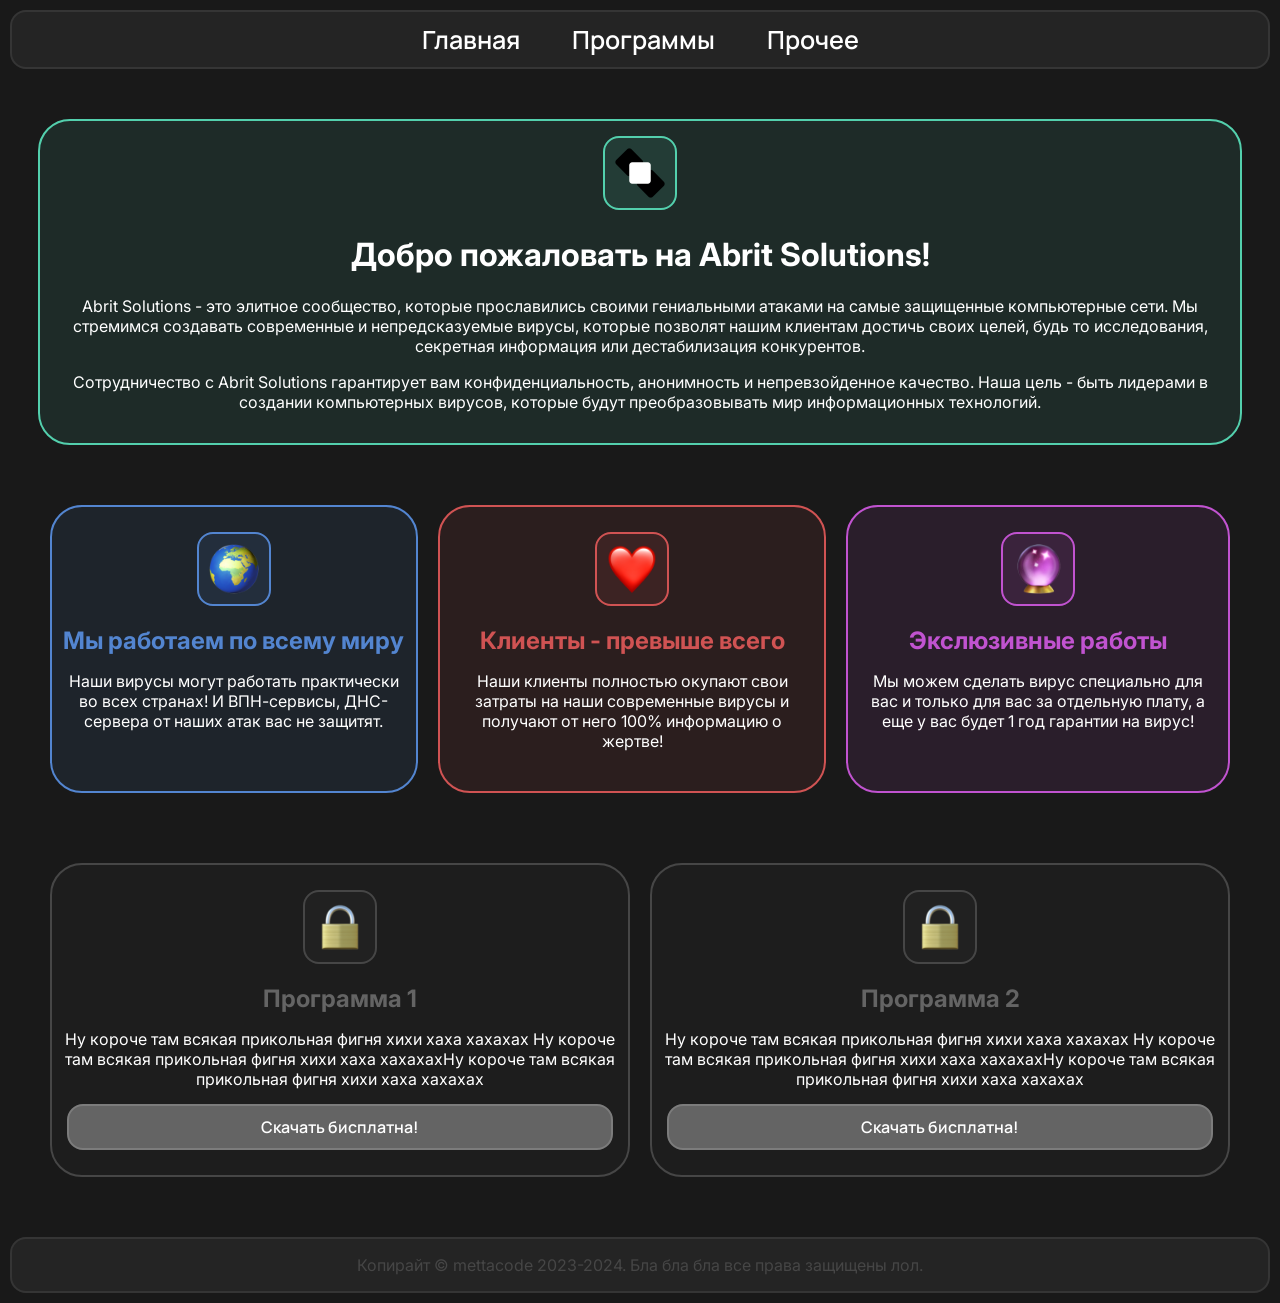
==== index.html @ 93acbb0b "Add files via upload" ====
<!DOCTYPE html>
<html lang="ru">
<head>
    <meta charset="UTF-8">
    <meta name="viewport" content="width=device-width, initial-scale=1.0">
    <link href="/css/style.css" rel="stylesheet" id="theme-link">
    <title>Abrit Solutions - элитное сообщество</title>
    <link rel="shortcut icon" href="/img/logo.ico" type="image/x-icon">
</head>
<body id="body" class="noselect">
    <header class="header" id="head">
        <nav class="menu">
            <a id= "z" href="">Главная</a>
            <a id="prog">Программы</a>
            <a id="prochee" href="">Прочее</a>
        </nav>
    </header>
    <div class="container colorchangeblock">
        <img src="img/logo.png" alt="" class="clrz">
        <h1 class="textvidelka">Добро пожаловать на Abrit Solutions!</h1>
        <p class="">Abrit Solutions - это элитное сообщество, которые прославились своими гениальными атаками на самые защищенные компьютерные сети. Мы стремимся создавать современные и непредсказуемые вирусы, которые позволят нашим клиентам достичь своих целей, будь то исследования, секретная информация или дестабилизация конкурентов.</p>
        <p class="">Cотрудничество с Abrit Solutions гарантирует вам конфиденциальность, анонимность и непревзойденное качество. Наша цель - быть лидерами в создании компьютерных вирусов, которые будут преобразовывать мир информационных технологий.</p>
    </div>
    <div class="kys " id="plus">
        <div class="con blue">
            <img src="img/earth.png" alt="">
            <h1>Мы работаем по всему миру</h1>    
            <p>Наши вирусы могут работать практически во всех странах! И ВПН-сервисы, ДНС-сервера от наших атак вас не защитят.</p>
        </div>
        <div class="con red">
            <img src="img/heart.png" alt="">
            <h1>Клиенты - превыше всего</h1>    
            <p>Наши клиенты полностью окупают свои затраты на наши современные вирусы и получают от него 100% информацию о жертве!</p>
        </div>
        <div class="con purple">
            <img src="img/crystal-ball.png" alt="">
            <h1>Экслюзивные работы</h1>    
            <p>Мы можем сделать вирус специально для вас и только для вас за отдельную плату, а еще у вас будет 1 год гарантии на вирус!</p>
        </div>
    </div>
    <div class="kys " id="programms">
        <div class="con gray">
            <img src="img/lock.png" alt="">
            <h1>Программа 1</h1>
            <p>Ну короче там всякая прикольная фигня хихи хаха хахахах Ну короче там всякая прикольная фигня хихи хаха хахахахНу короче там всякая прикольная фигня хихи хаха хахахах</p>
            <a href="">Скачать бисплатна!</a>
        </div>
        <div class="con gray">
            <img src="img/lock.png" alt="">
            <h1>Программа 2</h1>    
            <p>Ну короче там всякая прикольная фигня хихи хаха хахахах Ну короче там всякая прикольная фигня хихи хаха хахахахНу короче там всякая прикольная фигня хихи хаха хахахах</p>
            <a href="" class="">Скачать бисплатна!</a>
        </div>
    </div>
    <div class="container blue " id="plus-mobile">
        <img src="img/earth.png" alt="">
        <h1>Мы работаем по всему миру</h1>    
        <p>Наши вирусы могут работать практически во всех странах! И ВПН-сервисы, ДНС-сервера от наших атак вас не защитят.</p>
    </div>
    <div class="container red " id="plus-mobile">
        <img src="img/heart.png" alt="">
        <h1>Клиенты - превыше всего</h1>    
        <p>Наши клиенты полностью окупают свои затраты на наши современные вирусы и получают от него 100% информацию о жертве!</p>
    </div>
    <div class="container purple " id="plus-mobile">
        <img src="img/crystal-ball.png" alt="">
        <h1>Экслюзивные работы</h1>    
        <p>Мы можем сделать вирус специально для вас и только для вас за отдельную плату, а еще у вас будет 1 год гарантии на вирус!</p>
    </div>
    <div class="container gray "  id="programms-mobile">
        <img src="img/lock.png" alt="">
        <h1>Программа 1</h1>    
        <p>Ну короче там всякая прикольная фигня хихи хаха хахахах Ну короче там всякая прикольная фигня хихи хаха хахахахНу короче там всякая прикольная фигня хихи хаха хахахах</p>
        <a href="">Скачать бисплатна!</a>
    </div>
    <div class="container gray "  id="programms-mobile">
        <img src="img/lock.png" alt="">
        <h1>Программа 2</h1>    
        <p>Ну короче там всякая прикольная фигня хихи хаха хахахах Ну короче там всякая прикольная фигня хихи хаха хахахахНу короче там всякая прикольная фигня хихи хаха хахахах</p>
        <a href="">Скачать бисплатна!</a>
    </div>
    <footer class="footer">
        <p>Копирайт © mettacode 2023-2024. Бла бла бла все права защищены лол.</p>
    </footer>
    <script src="script.js"></script>
</body>
</html>
---- css/style.css ----
@import url('https://fonts.googleapis.com/css2?family=Inter&family=Manrope:wght@400;600&display=swap');

body{
    font-family: 'Inter', sans-serif;
    background-color: rgb(25,25,25);
    color: white;
    margin: 0px;
}

.footer {
    border: 2px solid rgb(53, 53, 53);
    display: flex;
    background-color: rgb(36, 36, 36);
    border-radius: 16px;
    justify-content: center;
    text-align: center;
    margin: 10px;
    position: relative;
    color: rgb(70, 70, 70);
}

.header {
    border: 2px solid rgb(53, 53, 53);
    display: flex;
    background-color: rgb(36, 36, 36);
    border-radius: 16px;
    justify-content: center;
    text-align: center;
    margin: 10px;
    position: relative;
}

.menu img{
    width: 45px;
    height: 45px;
    border-radius: 12px;
    padding: 3.5px;
    margin: 5px 100px 5px 0px;
    align-items: center;
    justify-content: left;
    display: flex;
}
.menu img:hover{
    background-color: #363636;
}

.menu {
    display: flex;
    list-style:none;
    justify-content: center;
    
}

.menu a{
    font-family: 'Manrope', sans-serif;
    font-weight: 600;
    text-decoration: none;
    color: rgb(255, 255, 255);
    font-size: 25px;
    transition: 0.5s;
    padding: 5px 16px;
    margin: 5px 10px;
    border-radius: 16px;
    
}
.menu a:hover{
    background-color: #363636;
}

.kys {
    margin: auto;
    display: flex;
    list-style:none;
    text-align: center;
    width: 1200px;
    padding: 10px 35px;
    margin-bottom: 50px;
}
.kys div{
    margin-left: 10px;
    margin-right: 10px;
    background-color: rgba(83,208,173,0.10);
    border: 2px solid rgb(83,208,173);
    border-radius: 32px;
    padding: 25px 0px;
    transition: 0.5s;
}
.kys div:hover{
    transform: scale(1.05);
}
.kys a {
    color: white;
    text-decoration: none;
    background-color: #53d0ad;
    display: flex;
    justify-content: center;
    padding: 10px 0px;
    border-radius: 16px;
    font-weight: 600;
    font-family: "Manrope", sans-serif;
    transition: 0.2s;
    margin: 0px 15px;
    border: 2px solid rgb(124, 124, 124);
}
.kys a:hover {
    background-color: white;
    border: 2px solid white;
    color: black;
}

.kys>div>img{
    background-color: rgba(83,208,173,0.10);
    width: 50px;
    height: 50px;
    border: 2px solid #53d0ad;
    padding: 10px;
    border-radius: 16px;
}
.container>img{
    background-color: rgba(83,208,173,0.10);
    width: 50px;
    height: 50px;
    border: 2px solid #53d0ad;
    padding: 10px;
    border-radius: 16px;
}
.kys>div>h1 {
    font-size: 24px;
}
.kys>div>p {
    font-size: 16px;
    margin: 15px 10px;
}

.kys>.red {
    background-color: rgba(208, 83, 83, 0.1);
    border: 2px solid rgb(208, 83, 83);
}
.kys>.red>img {
    background-color: rgba(208, 83, 83, 0.1);
    border: 2px solid rgb(208, 83, 83);
}

.kys>.purple {
    background-color: rgba(193, 83, 208, 0.1);
    border: 2px solid rgb(193, 83, 208);
}
.kys>.purple>img {
    background-color: rgba(193, 83, 208, 0.1);
    border: 2px solid rgb(193, 83, 208);
}

.kys>.blue {
    background-color: rgba(83, 133, 208, 0.1);
    border: 2px solid rgb(83, 133, 208);
}
.kys>.blue>img {
    background-color: rgba(83, 133, 208, 0.1);
    border: 2px solid rgb(83, 133, 208);
}

.kys>.gray {
    background-color: rgba(70, 70, 70, 0.1);
    border: 2px solid rgb(70, 70, 70);
}
.kys>.gray>img {
    background-color: rgba(70, 70, 70, 0.1);
    border: 2px solid rgb(70, 70, 70);
}


.container>img{
    width: 50px;
    height: 50px;
    border-radius: 16px;
    padding: 10px;
}

.container{
    width: 1200px;
    margin: 50px auto;
    justify-content: center;
    text-align: center;
    background-color: rgba(83,208,173,0.10);
    border: 2px solid #53d0ad;
    border-radius: 32px;
    padding: 15px 0px;
    transition: 0.5s;
}
.container:hover {
    transform: scale(1.05);
}

.container a {
    color: white;
    text-decoration: none;
    background-color: #53d0ad;
    display: flex;
    justify-content: center;
    padding: 10px 0px;
    border-radius: 16px;
    font-weight: 600;
    font-family: "Manrope", sans-serif;
}
.container a:hover {
    background-color: white;
    border: 2px solid white;
    color: black;
}

.red {
    background-color: rgba(208, 83, 83, 0.1);
    border: 2px solid rgb(208, 83, 83);
}
.red>img {
    background-color: rgba(208, 83, 83, 0.1);
    border: 2px solid rgb(208, 83, 83);
}
.red>h1 {
    color: rgb(208, 83, 83);
}


.purple {
    background-color: rgba(193, 83, 208, 0.1);
    border: 2px solid rgb(193, 83, 208);
}
.purple>img {
    background-color: rgba(193, 83, 208, 0.1);
    border: 2px solid rgb(193, 83, 208);
}
.purple>h1 {
    color: rgb(193, 83, 208);
}

.blue {
    background-color: rgba(83, 133, 208, 0.1);
    border: 2px solid rgb(83, 133, 208);
}
.blue>img {
    background-color: rgba(83, 133, 208, 0.1);
    border: 2px solid rgb(83, 133, 208);
}
.blue>h1 {
    color: rgb(83, 133, 208);
}

.gray {
    background-color: rgba(70, 70, 70, 0.1);
    border: 2px solid rgb(70, 70, 70);
}
.gray>img {
    background-color: rgba(70, 70, 70, 0.1);
    border: 2px solid rgb(70, 70, 70);
}
.gray>h1 {
    color: rgb(100, 100, 100);
}
.gray>a {
    background-color: rgb(100, 100, 100);
}

.opacityanim {
    animation-name: opacityanimation;
    animation-duration: 0.5s;
    animation-timing-function: ease-in-out;
}
.picanim {
    animation-name: pic;
    animation-duration: 0.5s;
    animation-timing-function: ease-in-out;
    animation-play-state: running;
    animation-iteration-count: infinite;
}

.colorchangeblock {
    animation-name: colorchangeback;
    animation-duration: 2.5s;
    animation-timing-function: ease-in-out;
    animation-play-state: running;
    animation-iteration-count: infinite;
}
.clrz {
    animation-name: clrz;
    animation-duration: 2.5s;
    animation-timing-function: ease-in-out;
    animation-play-state: running;
    animation-iteration-count: infinite;
}

@keyframes colorchangeback {
    0% {

    }
    20% {
        background-color: rgba(208, 83, 83, 0.1);
        border: 2px solid rgb(208, 83, 83);
    }
    40% {
        background-color: rgba(83, 133, 208, 0.1);
        border: 2px solid rgb(83, 133, 208);
    }
    60% {
        background-color: rgba(193, 83, 208, 0.1);
        border: 2px solid rgb(193, 83, 208);
    }
    80% {
        background-color: rgba(70, 70, 70, 0.1);
        border: 2px solid rgb(70, 70, 70);
    }
}

@keyframes colorchangebackforbutton {
    0% {
    }
    25% {
        border: 2px solid rgb(255, 100, 100); 
        background-color: rgb(208, 83, 83);
    }
    50% {
        border: 2px solid rgb(98, 152, 240); 
        background-color: rgb(83, 133, 208);
    }
    75% {
        border: 2px solid #5be6be; 
        background-color: #42aa8d;
    }
}

@keyframes clrz {
    0% {

    }
    20% {
        background-color: rgba(208, 83, 83, 0.1);
        border: 2px solid rgb(208, 83, 83);
    }
    40% {
        background-color: rgba(83, 133, 208, 0.1);
        border: 2px solid rgb(83, 133, 208);
    }
    60% {
        background-color: rgba(193, 83, 208, 0.1);
        border: 2px solid rgb(193, 83, 208);
    }
    80% {
        background-color: rgba(70, 70, 70, 0.1);
        border: 2px solid rgb(70, 70, 70);
    }
    100% {
        transform: rotate(180deg);
    }
}
.noselect {
    -webkit-touch-callout: none; /* iOS Safari */
      -webkit-user-select: none; /* Safari */
       -khtml-user-select: none; /* Konqueror HTML */
         -moz-user-select: none; /* Old versions of Firefox */
          -ms-user-select: none; /* Internet Explorer/Edge */
              user-select: none; /* Non-prefixed version, currently
                                    supported by Chrome, Edge, Opera and Firefox */
  }

@media screen and (max-width: 520px) and (min-width: 320px) { 
    body{
        font-family: 'Manrope', sans-serif;
        background-color: rgb(25,25,25);
        color: white;
        margin: 0px;
    }
    
    .header {
        border: 2px solid rgb(53, 53, 53);
        margin-top: 5px;
        display: flex;
        background-color: rgb(36, 36, 36);
        border-radius: 16px;
        justify-content: center;
        text-align: center;
        margin-left: 8px;
        margin-right: 8px;
        position: relative;

    }
    .menu {
        display: flex;
        list-style:none;
        
    }
    .menu a{
        font-family: 'Manrope', sans-serif;
        font-weight: 600;
        text-decoration: none;
        color: rgb(255, 255, 255);
        font-size: 18px;
        transition: 0.25s;
        padding: 10px 5px;
        
    }
    .container{
        width: 320px;
        margin: auto;
        justify-content: center;
        text-align: center;
        margin-top: 100px;
        margin-bottom: 100px;
    }
    .container p {
        font-size: 18px;
    }
    .container h1 {
        font-size: 28px;
    }
    .container a {
        margin: 0px 15px;
    }
    .container>img{
        width: 40px;
        height: 40px;
        border-radius: 16px;
}
}
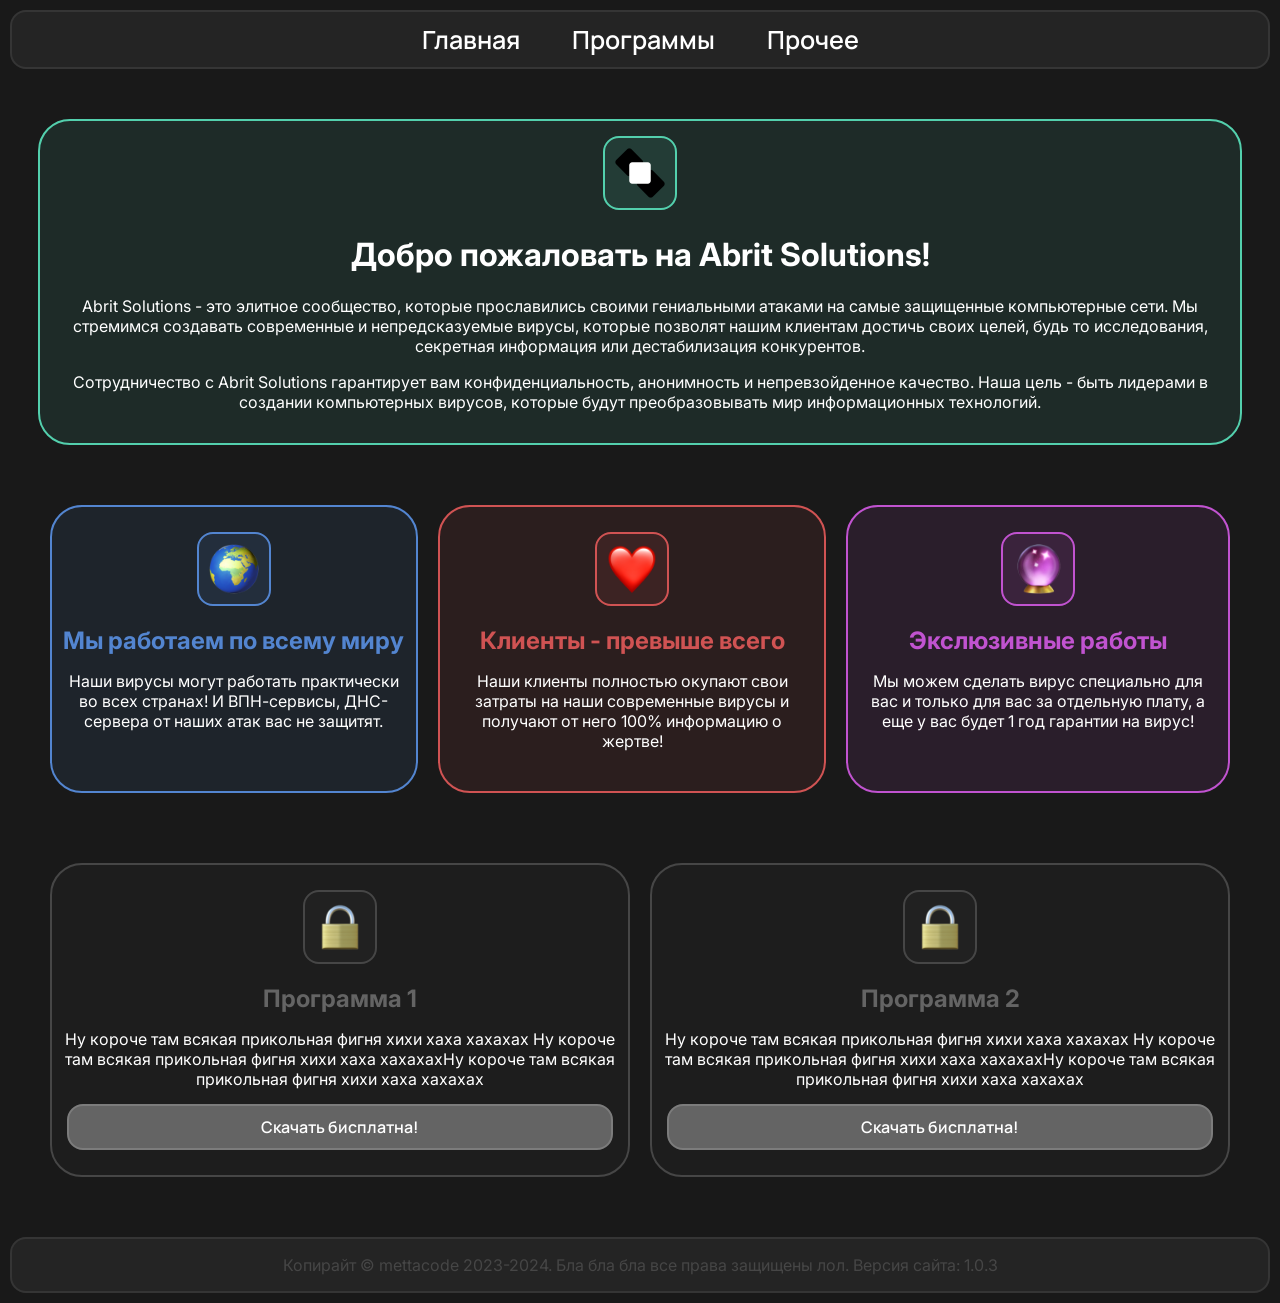
==== commit 2f94f673: "Update index.html" ====
--- a/index.html
+++ b/index.html
@@ -80,8 +80,8 @@
         <a href="">Скачать бисплатна!</a>
     </div>
     <footer class="footer">
-        <p>Копирайт © mettacode 2023-2024. Бла бла бла все права защищены лол.</p>
+        <p>Копирайт © mettacode 2023-2024. Бла бла бла все права защищены лол. Версия сайта: 1.0.3</p>
     </footer>
     <script src="script.js"></script>
 </body>
-</html>+</html>
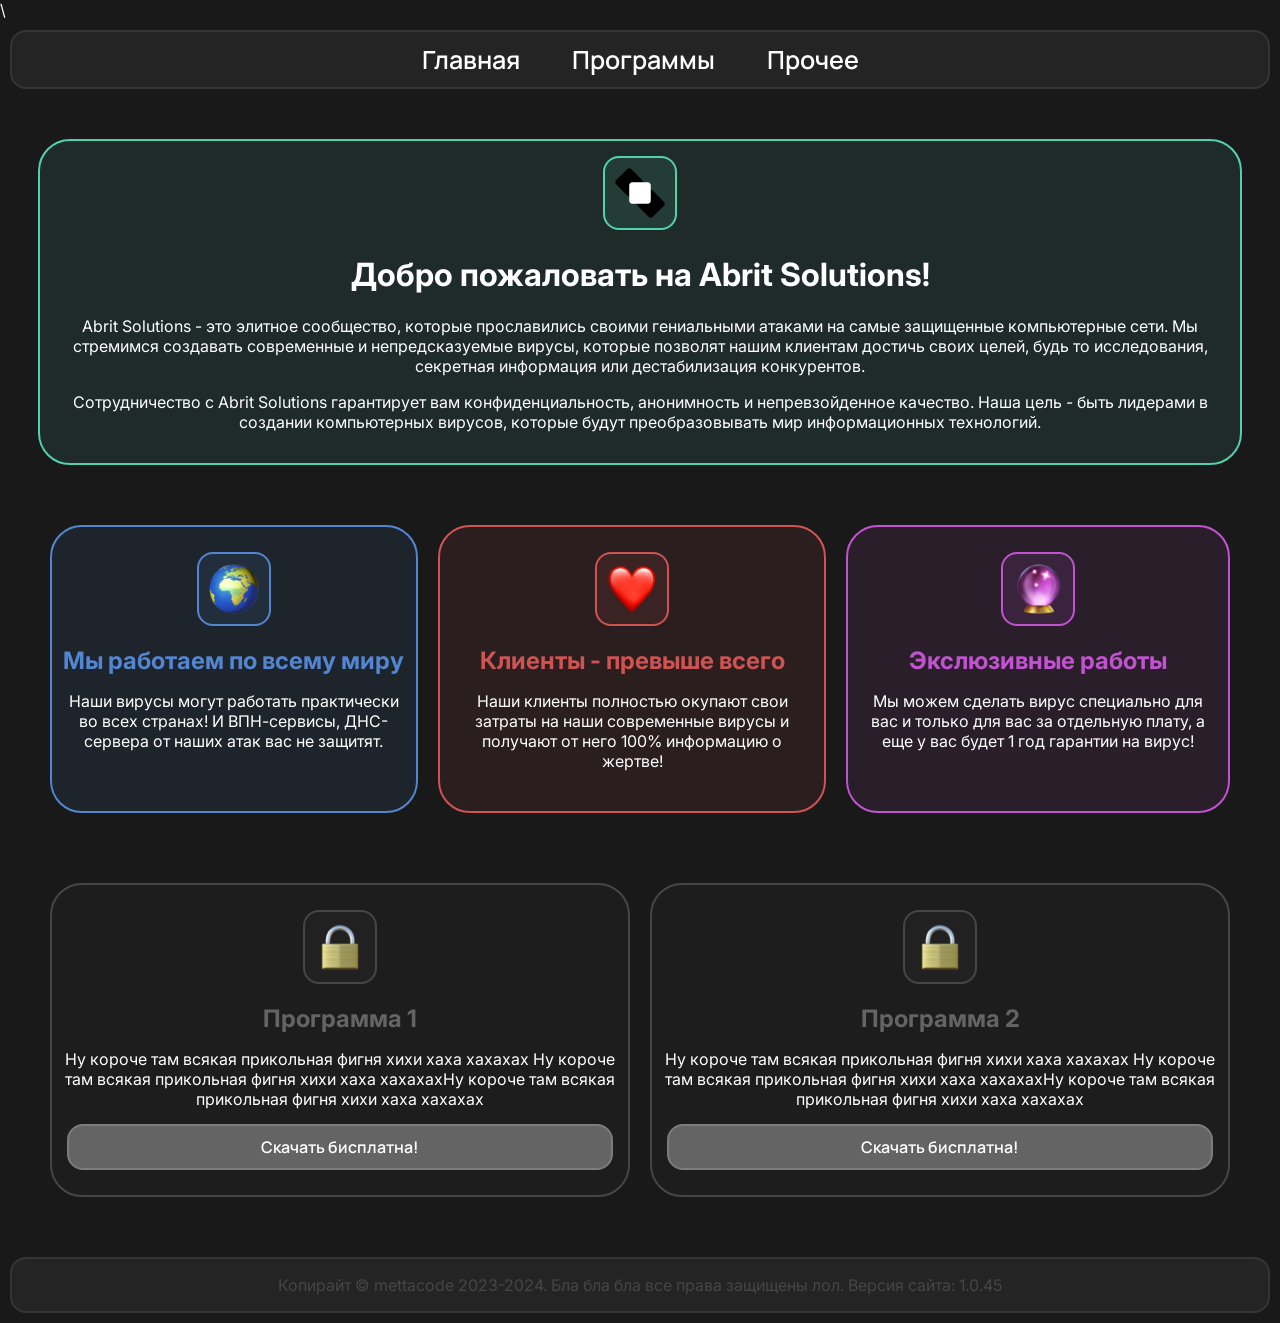
==== commit 7e442616: "Update index.html" ====
--- a/index.html
+++ b/index.html
@@ -5,7 +5,10 @@
     <meta name="viewport" content="width=device-width, initial-scale=1.0">
     <link href="/css/style.css" rel="stylesheet" id="theme-link">
     <title>Abrit Solutions - элитное сообщество</title>
-    <link rel="shortcut icon" href="/img/logo.ico" type="image/x-icon">
+    <link rel="shortcut icon" href="/img/logo.ico" type="image/x-icon">\
+    <meta name="author" content="Arbit Inc." />
+    <meta name="description" content="Abrit Solutions - это элитное сообщество, которые прославились своими гениальными атаками на самые защищенные компьютерные сети. Мы стремимся создавать современные и непредсказуемые вирусы, которые позволят нашим клиентам достичь своих целей, будь то исследования, секретная информация или дестабилизация конкурентов." />
+    <meta name="keywords" content="free games, online games, building games, virtual worlds, free mmo, gaming cloud, physics engine, arbit, arbit solutions, arbit company, gormysha, imveepie, mettaneko, mettacode, arbit inc." />
 </head>
 <body id="body" class="noselect">
     <header class="header" id="head">
@@ -80,7 +83,7 @@
         <a href="">Скачать бисплатна!</a>
     </div>
     <footer class="footer">
-        <p>Копирайт © mettacode 2023-2024. Бла бла бла все права защищены лол. Версия сайта: 1.0.3</p>
+        <p>Копирайт © mettacode 2023-2024. Бла бла бла все права защищены лол. Версия сайта: 1.0.45</p>
     </footer>
     <script src="script.js"></script>
 </body>
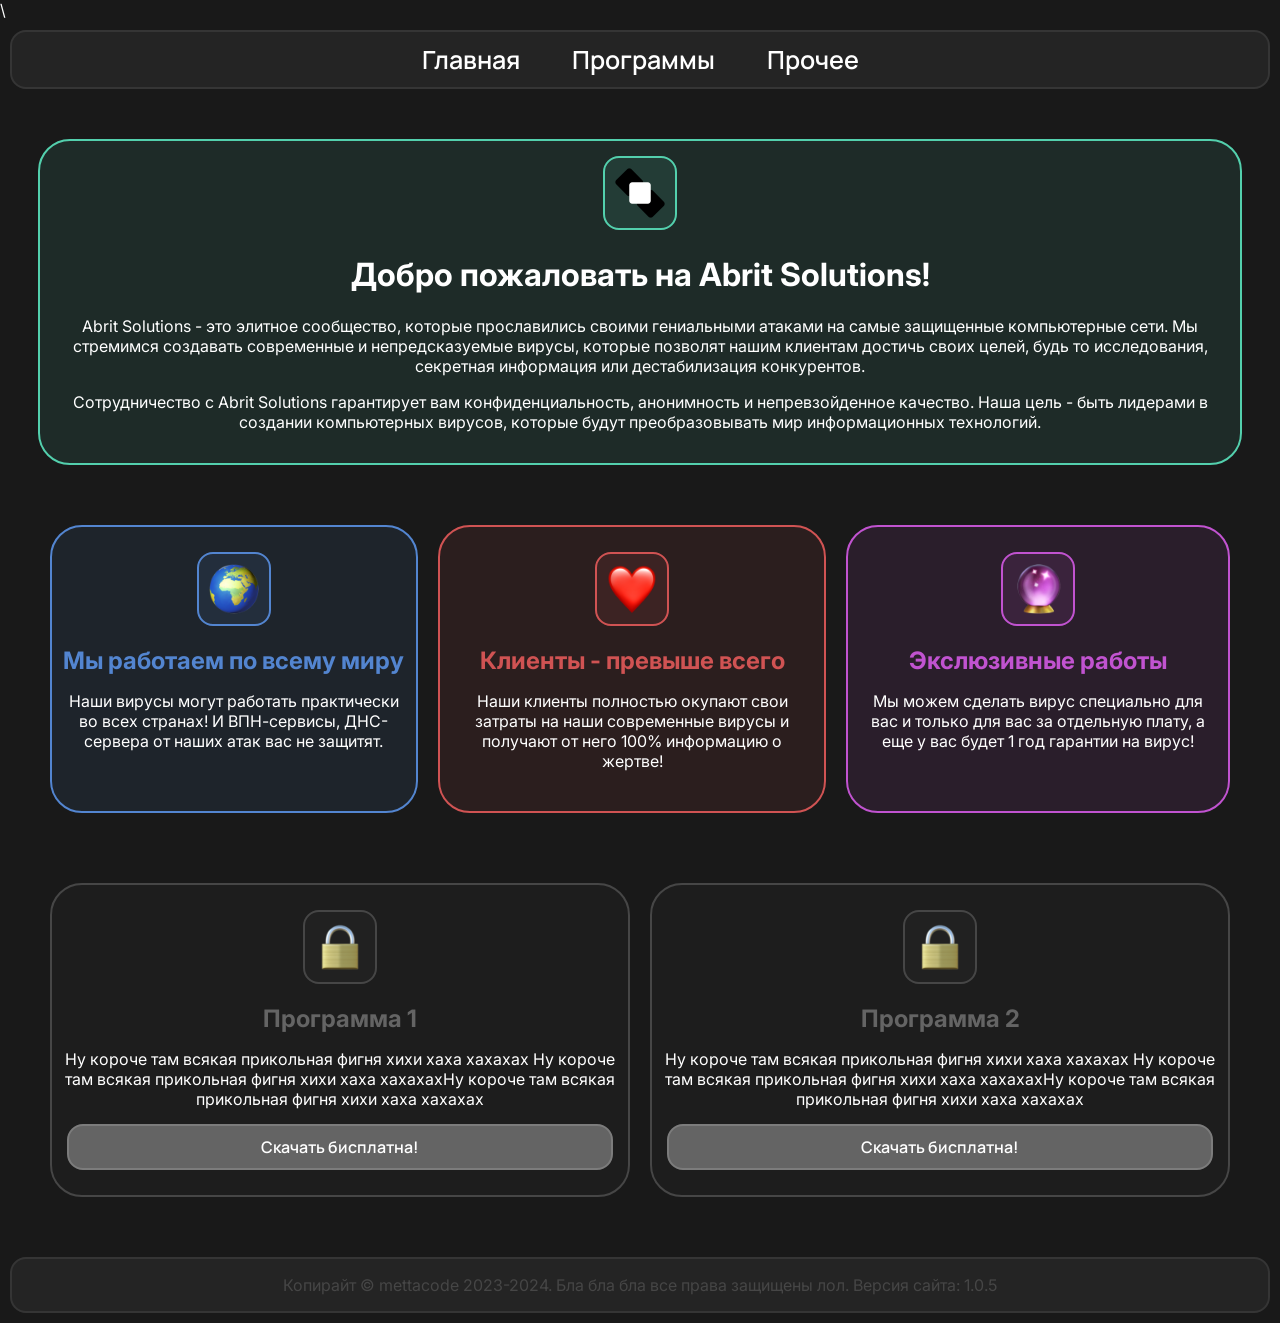
==== commit 4462ccf5: "Update index.html" ====
--- a/index.html
+++ b/index.html
@@ -83,7 +83,7 @@
         <a href="">Скачать бисплатна!</a>
     </div>
     <footer class="footer">
-        <p>Копирайт © mettacode 2023-2024. Бла бла бла все права защищены лол. Версия сайта: 1.0.45</p>
+        <p>Копирайт © mettacode 2023-2024. Бла бла бла все права защищены лол. Версия сайта: 1.0.5</p>
     </footer>
     <script src="script.js"></script>
 </body>
--- a/css/style.css
+++ b/css/style.css
@@ -394,7 +394,7 @@
         color: rgb(255, 255, 255);
         font-size: 18px;
         transition: 0.25s;
-        padding: 10px 5px;
+        padding: 10px 0px;
         
     }
     .container{
@@ -419,4 +419,4 @@
         height: 40px;
         border-radius: 16px;
 }
-}+}
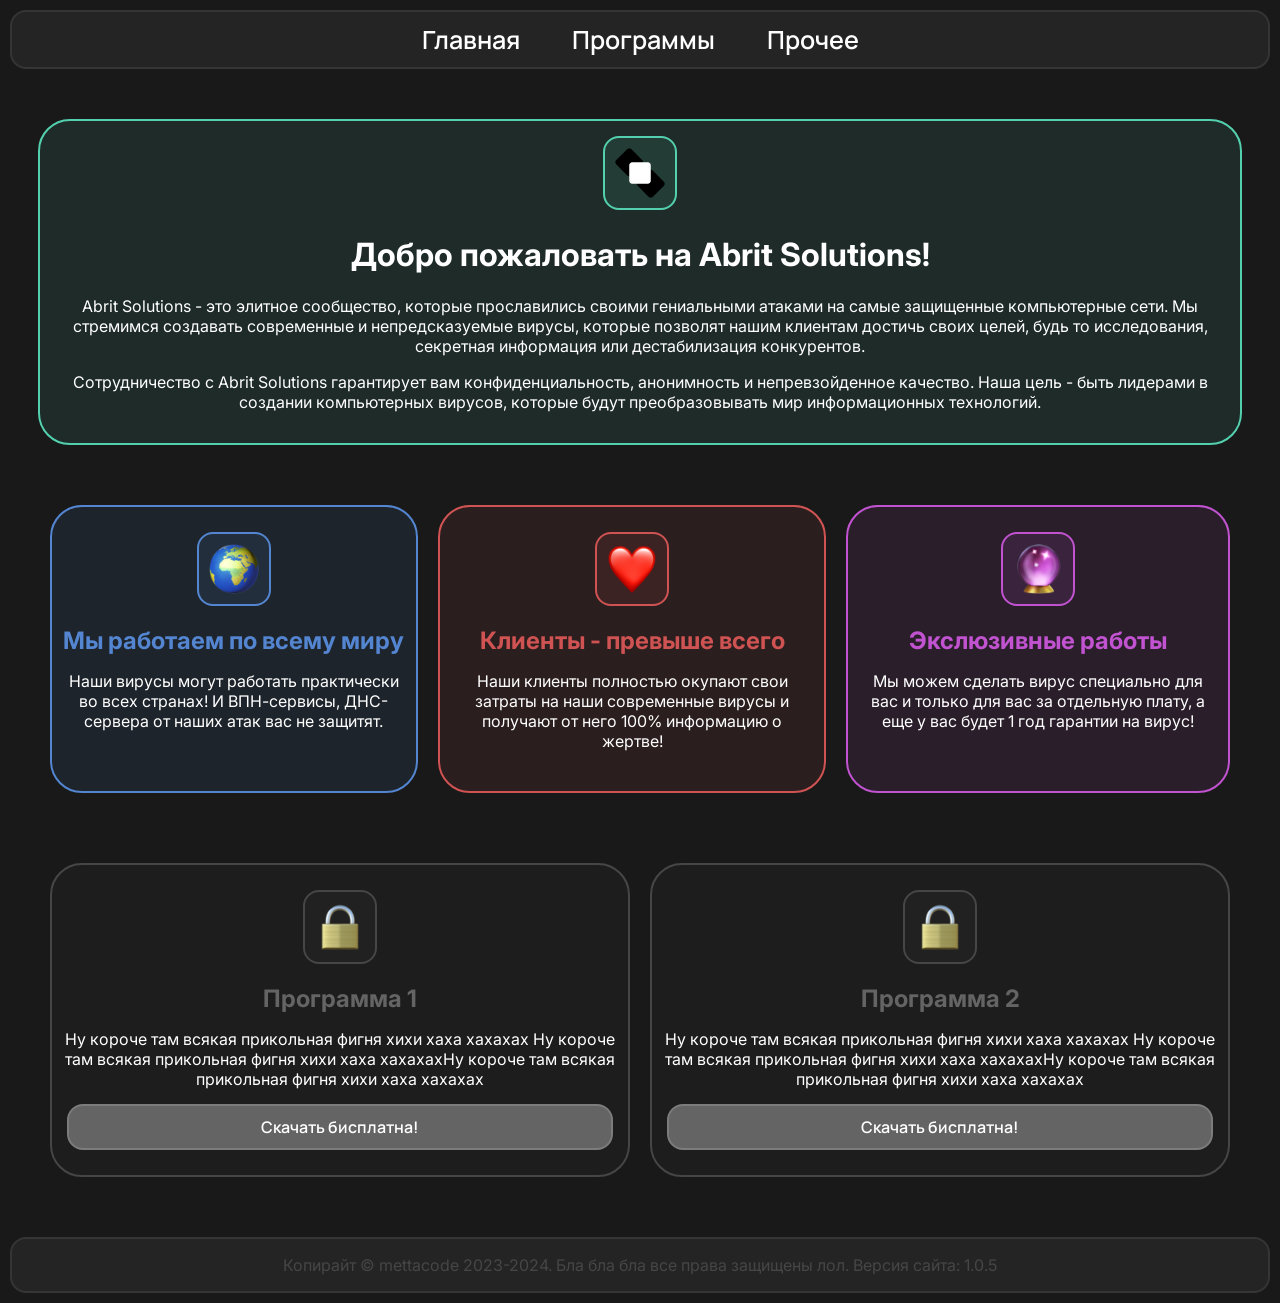
==== commit 7f10f9b6: "Update index.html" ====
--- a/index.html
+++ b/index.html
@@ -5,7 +5,7 @@
     <meta name="viewport" content="width=device-width, initial-scale=1.0">
     <link href="/css/style.css" rel="stylesheet" id="theme-link">
     <title>Abrit Solutions - элитное сообщество</title>
-    <link rel="shortcut icon" href="/img/logo.ico" type="image/x-icon">\
+    <link rel="shortcut icon" href="/img/logo.ico" type="image/x-icon">
     <meta name="author" content="Arbit Inc." />
     <meta name="description" content="Abrit Solutions - это элитное сообщество, которые прославились своими гениальными атаками на самые защищенные компьютерные сети. Мы стремимся создавать современные и непредсказуемые вирусы, которые позволят нашим клиентам достичь своих целей, будь то исследования, секретная информация или дестабилизация конкурентов." />
     <meta name="keywords" content="free games, online games, building games, virtual worlds, free mmo, gaming cloud, physics engine, arbit, arbit solutions, arbit company, gormysha, imveepie, mettaneko, mettacode, arbit inc." />
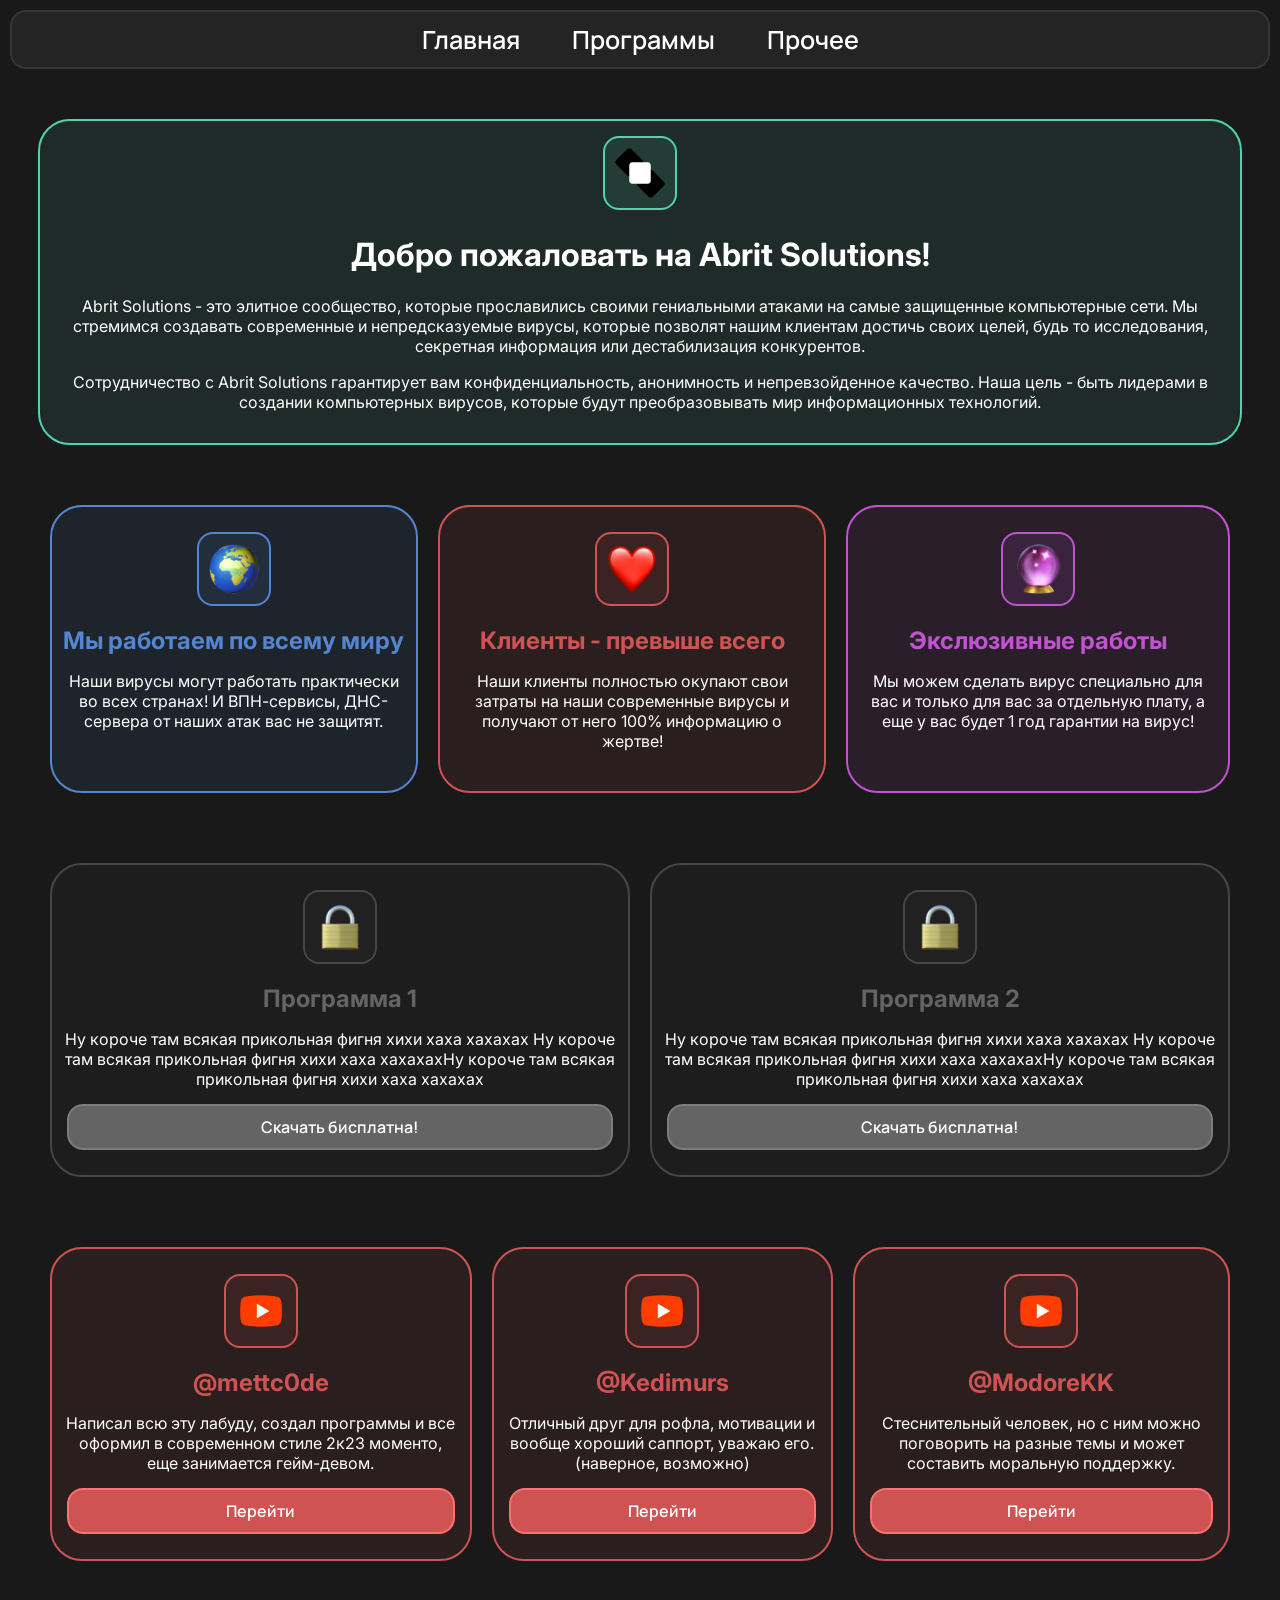
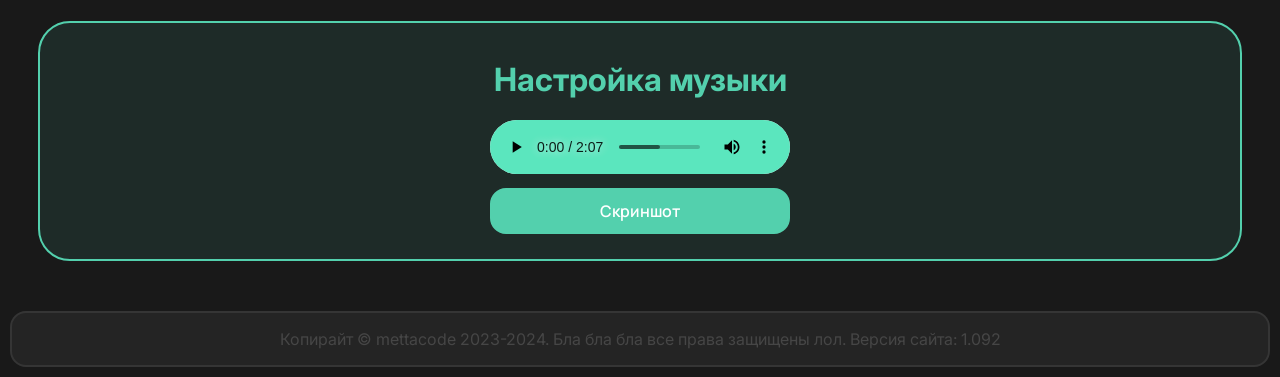
==== commit 8ab4e06a: "Add files via upload" ====
--- a/index.html
+++ b/index.html
@@ -13,14 +13,14 @@
 <body id="body" class="noselect">
     <header class="header" id="head">
         <nav class="menu">
-            <a id= "z" href="">Главная</a>
+            <a href="#main">Главная</a>
             <a id="prog">Программы</a>
-            <a id="prochee" href="">Прочее</a>
+            <a id="prochee-button">Прочее</a>
         </nav>
     </header>
     <div class="container colorchangeblock">
         <img src="img/logo.png" alt="" class="clrz">
-        <h1 class="textvidelka">Добро пожаловать на Abrit Solutions!</h1>
+        <h1>Добро пожаловать на Abrit Solutions!</h1>
         <p class="">Abrit Solutions - это элитное сообщество, которые прославились своими гениальными атаками на самые защищенные компьютерные сети. Мы стремимся создавать современные и непредсказуемые вирусы, которые позволят нашим клиентам достичь своих целей, будь то исследования, секретная информация или дестабилизация конкурентов.</p>
         <p class="">Cотрудничество с Abrit Solutions гарантирует вам конфиденциальность, анонимность и непревзойденное качество. Наша цель - быть лидерами в создании компьютерных вирусов, которые будут преобразовывать мир информационных технологий.</p>
     </div>
@@ -46,15 +46,37 @@
             <img src="img/lock.png" alt="">
             <h1>Программа 1</h1>
             <p>Ну короче там всякая прикольная фигня хихи хаха хахахах Ну короче там всякая прикольная фигня хихи хаха хахахахНу короче там всякая прикольная фигня хихи хаха хахахах</p>
-            <a href="">Скачать бисплатна!</a>
+            <a href="https://www.youtube.com/watch?v=dQw4w9WgXcQ">Скачать бисплатна!</a>
         </div>
         <div class="con gray">
             <img src="img/lock.png" alt="">
             <h1>Программа 2</h1>    
             <p>Ну короче там всякая прикольная фигня хихи хаха хахахах Ну короче там всякая прикольная фигня хихи хаха хахахахНу короче там всякая прикольная фигня хихи хаха хахахах</p>
-            <a href="" class="">Скачать бисплатна!</a>
+            <a href="https://www.youtube.com/watch?v=keasWpVziTI" class="">Скачать бисплатна!</a>
         </div>
     </div>
+    <div class="kys" id="prochee">
+        <div class="con red">
+            <img src="img/icon-yt.png" alt="">
+            <h1>@mettc0de</h1>
+            <p>Написал всю эту лабуду, создал программы и все оформил в современном стиле 2к23 моменто, еще занимается гейм-девом.</p>
+            <a href="https://www.youtube.com/@mettac0de">Перейти</a>
+        </div>
+        <div class="con red">
+            <img src="img/icon-yt.png" alt="">
+            <h1>@Kedimurs</h1>    
+            <p>Отличный друг для рофла, мотивации и вообще хороший саппорт, уважаю его. (наверное, возможно)</p>
+            <a href="https://www.youtube.com/@Kedimurds" class="">Перейти</a>
+        </div>
+        <div class="con red">
+            <img src="img/icon-yt.png" alt="">
+            <h1>@ModoreKK</h1>    
+            <p>Cтеснительный человек, но с ним можно поговорить на разные темы и может составить моральную поддержку.</p>
+            <a href="https://www.youtube.com/@ModoreKK" class="">Перейти</a>
+        </div>
+    </div>
+
+    <!-- Мобильная адаптация сайта -->
     <div class="container blue " id="plus-mobile">
         <img src="img/earth.png" alt="">
         <h1>Мы работаем по всему миру</h1>    
@@ -82,9 +104,37 @@
         <p>Ну короче там всякая прикольная фигня хихи хаха хахахах Ну короче там всякая прикольная фигня хихи хаха хахахахНу короче там всякая прикольная фигня хихи хаха хахахах</p>
         <a href="">Скачать бисплатна!</a>
     </div>
+    <div class="container red" id="prochee-mobile">
+        <img src="img/icon-yt.png" alt="">
+        <h1>@mettc0de</h1>
+        <p>Написал всю эту лабуду, создал программы и все оформил в современном стиле 2к23 моменто, еще занимается гейм-девом.</p>
+        <a href="https://www.youtube.com/@mettac0de">Перейти</a>
+    </div>
+    <div class="container red" id="prochee-mobile">
+        <img src="img/icon-yt.png" alt="">
+        <h1>@Kedimurs</h1>    
+        <p>Отличный друг для рофла, мотивации и вообще хороший саппорт, уважаю его. (наверное, возможно)</p>
+        <a href="https://www.youtube.com/@Kedimurds" class="">Перейти</a>
+    </div>
+    <div class="container red" id="prochee-mobile">
+        <img src="img/icon-yt.png" alt="">
+        <h1>@ModoreKK</h1>    
+        <p>Cтеснительный человек, но с ним можно поговорить на разные темы и может составить моральную поддержку.</p>
+        <a href="https://www.youtube.com/@ModoreKK" class="">Перейти</a>
+    </div>
+    <!-- Мобильная адаптация сайта -->
+
+    <div class="container limboba">
+        <h1 class="textvidelka">Настройка музыки</h1>
+        <audio controls autoplay loop>
+            <source src="music/limbobbia.mp3" type="audio/mp3"/>
+        </audio>
+        <a href="limbobbia.html">Скриншот</a>
+    </div>
+    
     <footer class="footer">
-        <p>Копирайт © mettacode 2023-2024. Бла бла бла все права защищены лол. Версия сайта: 1.0.5</p>
+        <p>Копирайт © mettacode 2023-2024. Бла бла бла все права защищены лол. Версия сайта: 1.092</p>
     </footer>
     <script src="script.js"></script>
 </body>
-</html>
+</html>
--- a/css/style.css
+++ b/css/style.css
@@ -91,7 +91,7 @@
 .kys a {
     color: white;
     text-decoration: none;
-    background-color: #53d0ad;
+    background-color: #646464;
     display: flex;
     justify-content: center;
     padding: 10px 0px;
@@ -116,6 +116,58 @@
     padding: 10px;
     border-radius: 16px;
 }
+
+.kys>div>h1 {
+    font-size: 24px;
+}
+.kys>div>p {
+    font-size: 16px;
+    margin: 15px 10px;
+}
+
+.kys>.red {
+    background-color: rgba(208, 83, 83, 0.1);
+    border: 2px solid rgb(208, 83, 83);
+}
+.kys>.red>img {
+    background-color: rgba(208, 83, 83, 0.1);
+    border: 2px solid rgb(208, 83, 83);
+}
+
+.kys>.purple {
+    background-color: rgba(193, 83, 208, 0.1);
+    border: 2px solid rgb(193, 83, 208);
+}
+.kys>.purple>img {
+    background-color: rgba(193, 83, 208, 0.1);
+    border: 2px solid rgb(193, 83, 208);
+}
+
+.kys>.blue {
+    background-color: rgba(83, 133, 208, 0.1);
+    border: 2px solid rgb(83, 133, 208);
+}
+.kys>.blue>img {
+    background-color: rgba(83, 133, 208, 0.1);
+    border: 2px solid rgb(83, 133, 208);
+}
+
+.kys>.gray {
+    background-color: rgba(70, 70, 70, 0.1);
+    border: 2px solid rgb(70, 70, 70);
+}
+.kys>.gray>img {
+    background-color: rgba(70, 70, 70, 0.1);
+    border: 2px solid rgb(70, 70, 70);
+}
+
+
+.container>img{
+    width: 50px;
+    height: 50px;
+    border-radius: 16px;
+    padding: 10px;
+}
 .container>img{
     background-color: rgba(83,208,173,0.10);
     width: 50px;
@@ -124,58 +176,6 @@
     padding: 10px;
     border-radius: 16px;
 }
-.kys>div>h1 {
-    font-size: 24px;
-}
-.kys>div>p {
-    font-size: 16px;
-    margin: 15px 10px;
-}
-
-.kys>.red {
-    background-color: rgba(208, 83, 83, 0.1);
-    border: 2px solid rgb(208, 83, 83);
-}
-.kys>.red>img {
-    background-color: rgba(208, 83, 83, 0.1);
-    border: 2px solid rgb(208, 83, 83);
-}
-
-.kys>.purple {
-    background-color: rgba(193, 83, 208, 0.1);
-    border: 2px solid rgb(193, 83, 208);
-}
-.kys>.purple>img {
-    background-color: rgba(193, 83, 208, 0.1);
-    border: 2px solid rgb(193, 83, 208);
-}
-
-.kys>.blue {
-    background-color: rgba(83, 133, 208, 0.1);
-    border: 2px solid rgb(83, 133, 208);
-}
-.kys>.blue>img {
-    background-color: rgba(83, 133, 208, 0.1);
-    border: 2px solid rgb(83, 133, 208);
-}
-
-.kys>.gray {
-    background-color: rgba(70, 70, 70, 0.1);
-    border: 2px solid rgb(70, 70, 70);
-}
-.kys>.gray>img {
-    background-color: rgba(70, 70, 70, 0.1);
-    border: 2px solid rgb(70, 70, 70);
-}
-
-
-.container>img{
-    width: 50px;
-    height: 50px;
-    border-radius: 16px;
-    padding: 10px;
-}
-
 .container{
     width: 1200px;
     margin: 50px auto;
@@ -201,6 +201,8 @@
     border-radius: 16px;
     font-weight: 600;
     font-family: "Manrope", sans-serif;
+    margin: 0px 10px;
+    border: 2px solid #53d0ad;
 }
 .container a:hover {
     background-color: white;
@@ -218,6 +220,10 @@
 }
 .red>h1 {
     color: rgb(208, 83, 83);
+}
+.red a{
+    background-color: rgb(208, 83, 83);
+    border: 2px solid rgb(255, 112, 112);
 }
 
 
@@ -287,7 +293,9 @@
     animation-play-state: running;
     animation-iteration-count: infinite;
 }
-
+.container>audio::-webkit-media-controls-panel {
+    background-color: #5be6be;
+}
 @keyframes colorchangeback {
     0% {
 
@@ -350,6 +358,15 @@
     100% {
         transform: rotate(180deg);
     }
+}
+
+.limboba a{ 
+    margin: 10px 450px;
+    transition: 0.2s;
+}
+
+.textvidelka {
+    color: #53d0ad;
 }
 .noselect {
     -webkit-touch-callout: none; /* iOS Safari */
@@ -394,7 +411,7 @@
         color: rgb(255, 255, 255);
         font-size: 18px;
         transition: 0.25s;
-        padding: 10px 0px;
+        padding: 6px 0px;
         
     }
     .container{
@@ -419,4 +436,4 @@
         height: 40px;
         border-radius: 16px;
 }
-}
+}
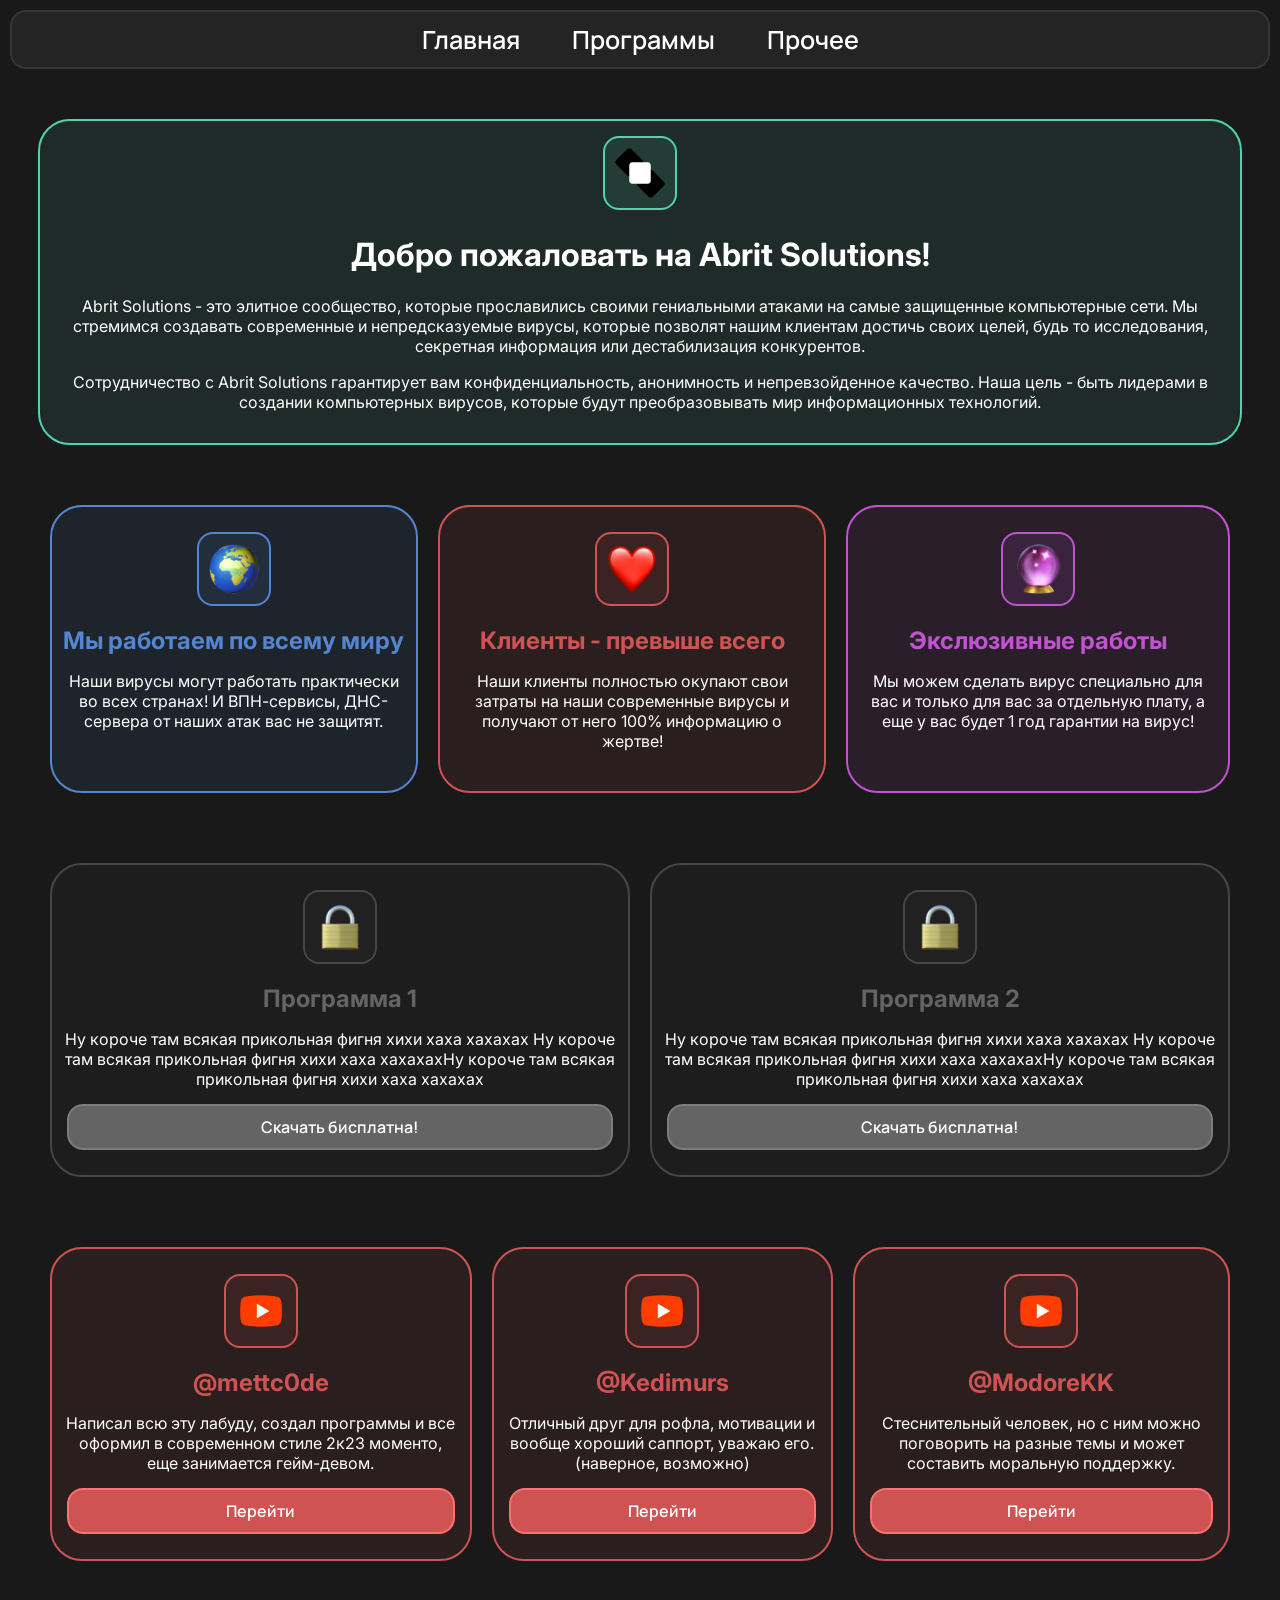
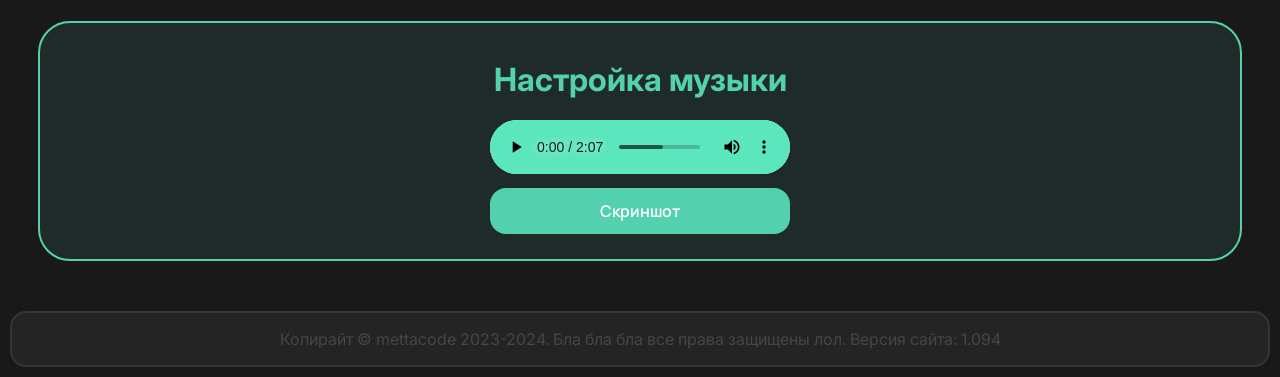
==== commit 8926e7a3: "Update index.html" ====
--- a/index.html
+++ b/index.html
@@ -129,12 +129,12 @@
         <audio controls autoplay loop>
             <source src="music/limbobbia.mp3" type="audio/mp3"/>
         </audio>
-        <a href="limbobbia.html">Скриншот</a>
+        <a href="limbobbia">Скриншот</a>
     </div>
     
     <footer class="footer">
-        <p>Копирайт © mettacode 2023-2024. Бла бла бла все права защищены лол. Версия сайта: 1.092</p>
+        <p>Копирайт © mettacode 2023-2024. Бла бла бла все права защищены лол. Версия сайта: 1.094</p>
     </footer>
     <script src="script.js"></script>
 </body>
-</html>+</html>
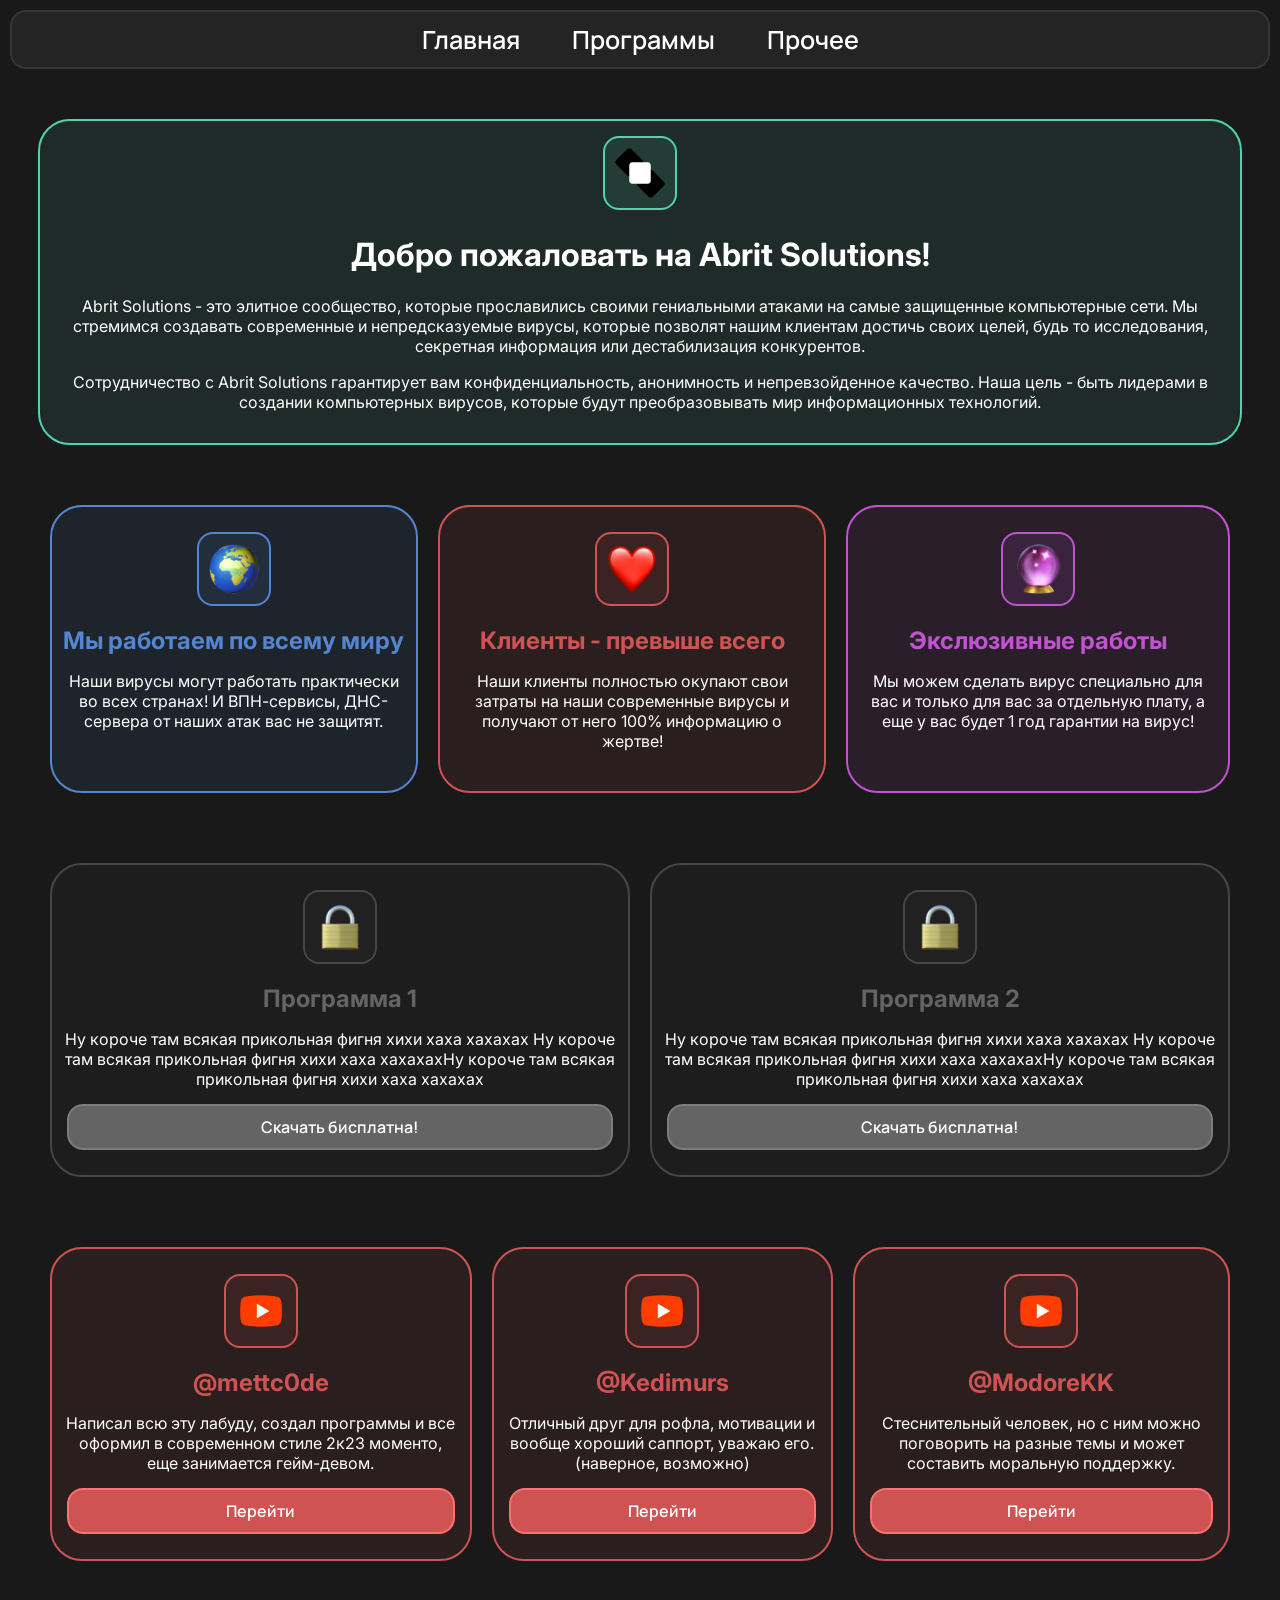
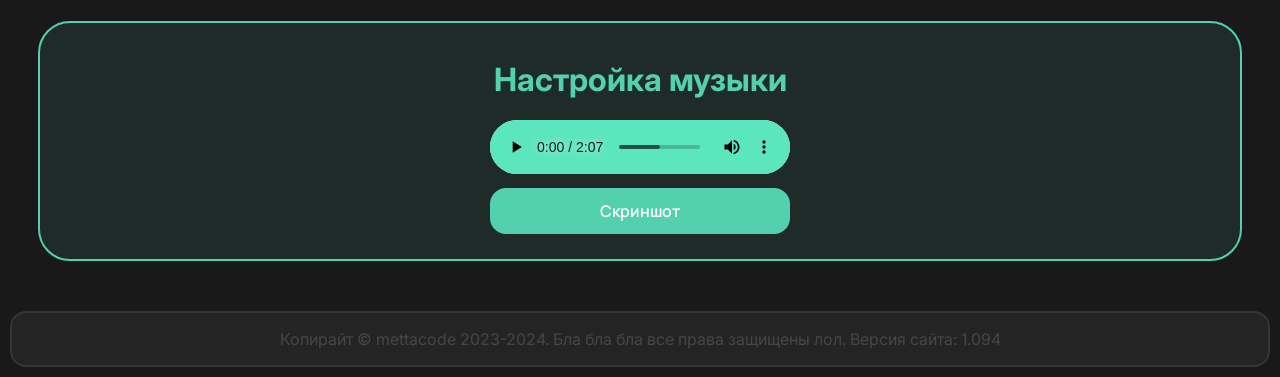
==== commit 5ffa02a3: "Update index.html" ====
--- a/index.html
+++ b/index.html
@@ -3,7 +3,7 @@
 <head>
     <meta charset="UTF-8">
     <meta name="viewport" content="width=device-width, initial-scale=1.0">
-    <link href="/css/style.css" rel="stylesheet" id="theme-link">
+    <link href="css/style.css" rel="stylesheet" id="theme-link">
     <title>Abrit Solutions - элитное сообщество</title>
     <link rel="shortcut icon" href="/img/logo.ico" type="image/x-icon">
     <meta name="author" content="Arbit Inc." />
@@ -138,3 +138,4 @@
     <script src="script.js"></script>
 </body>
 </html>
+
